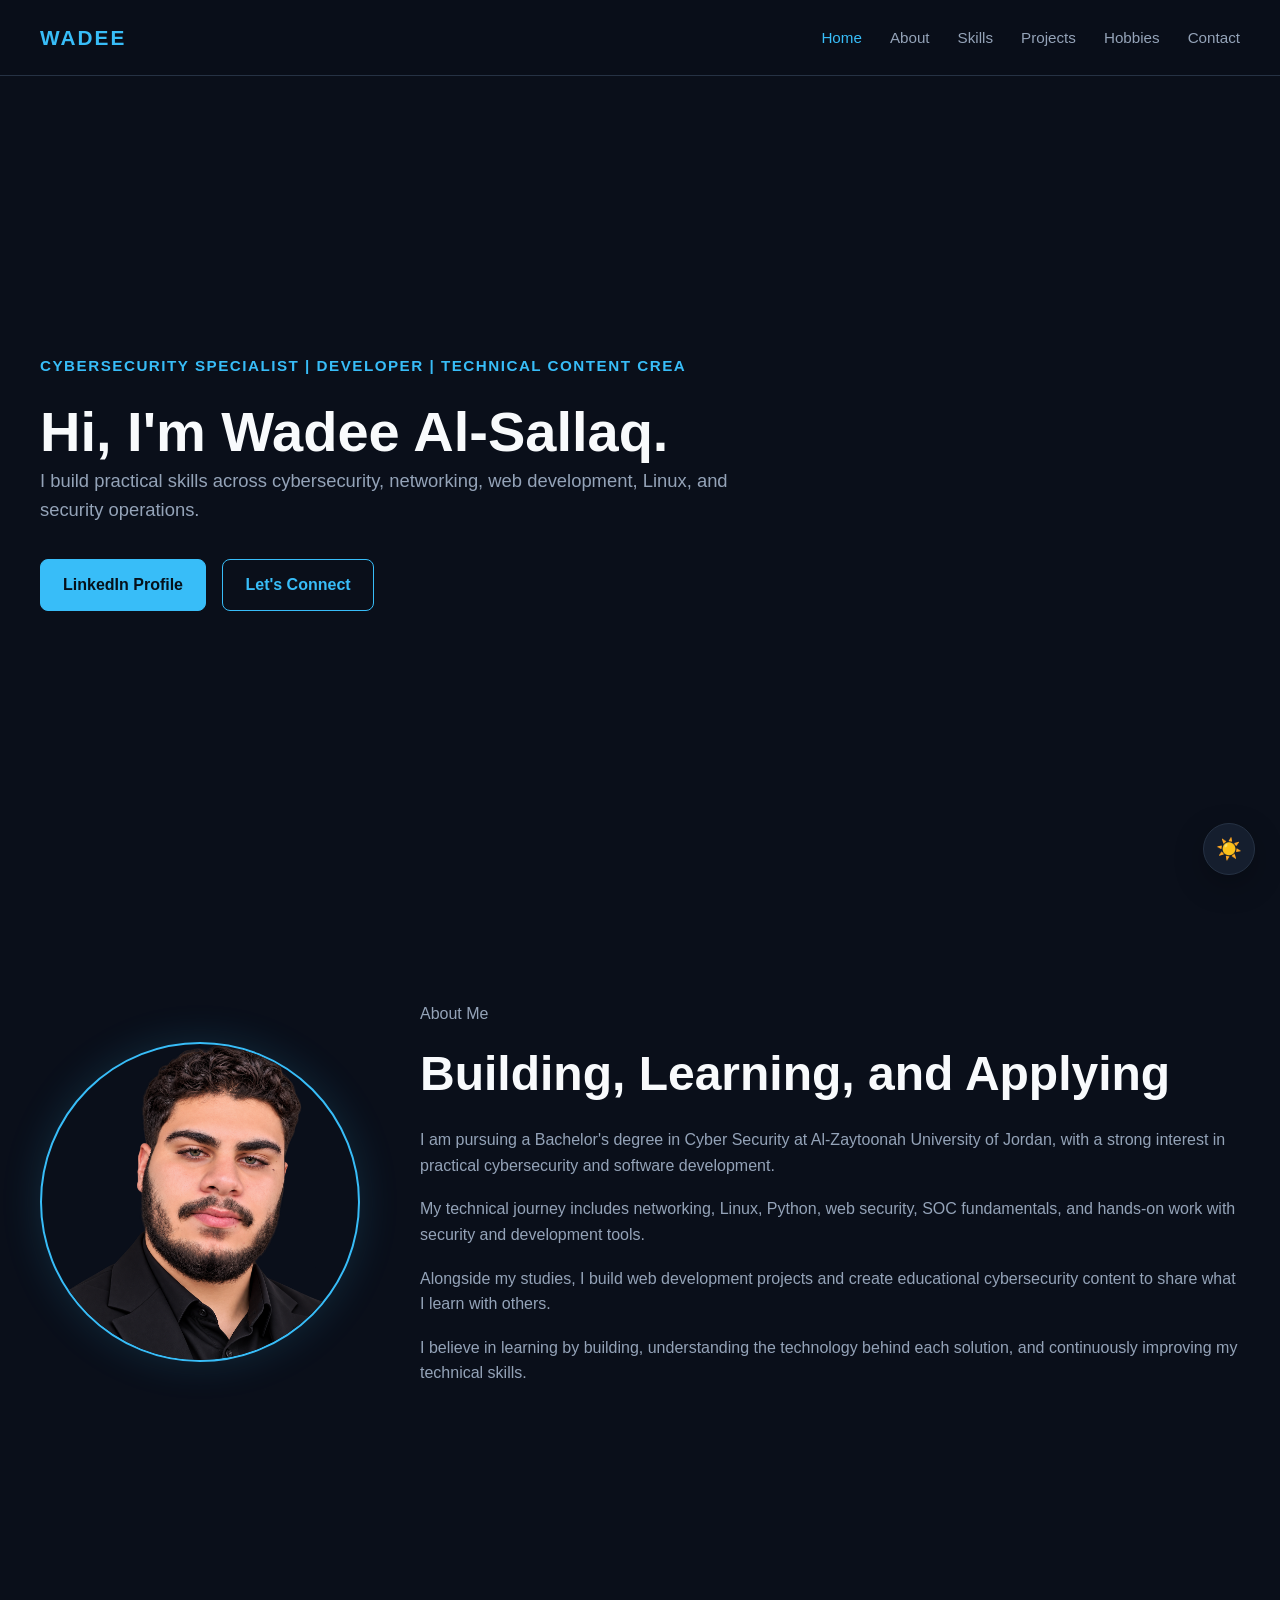
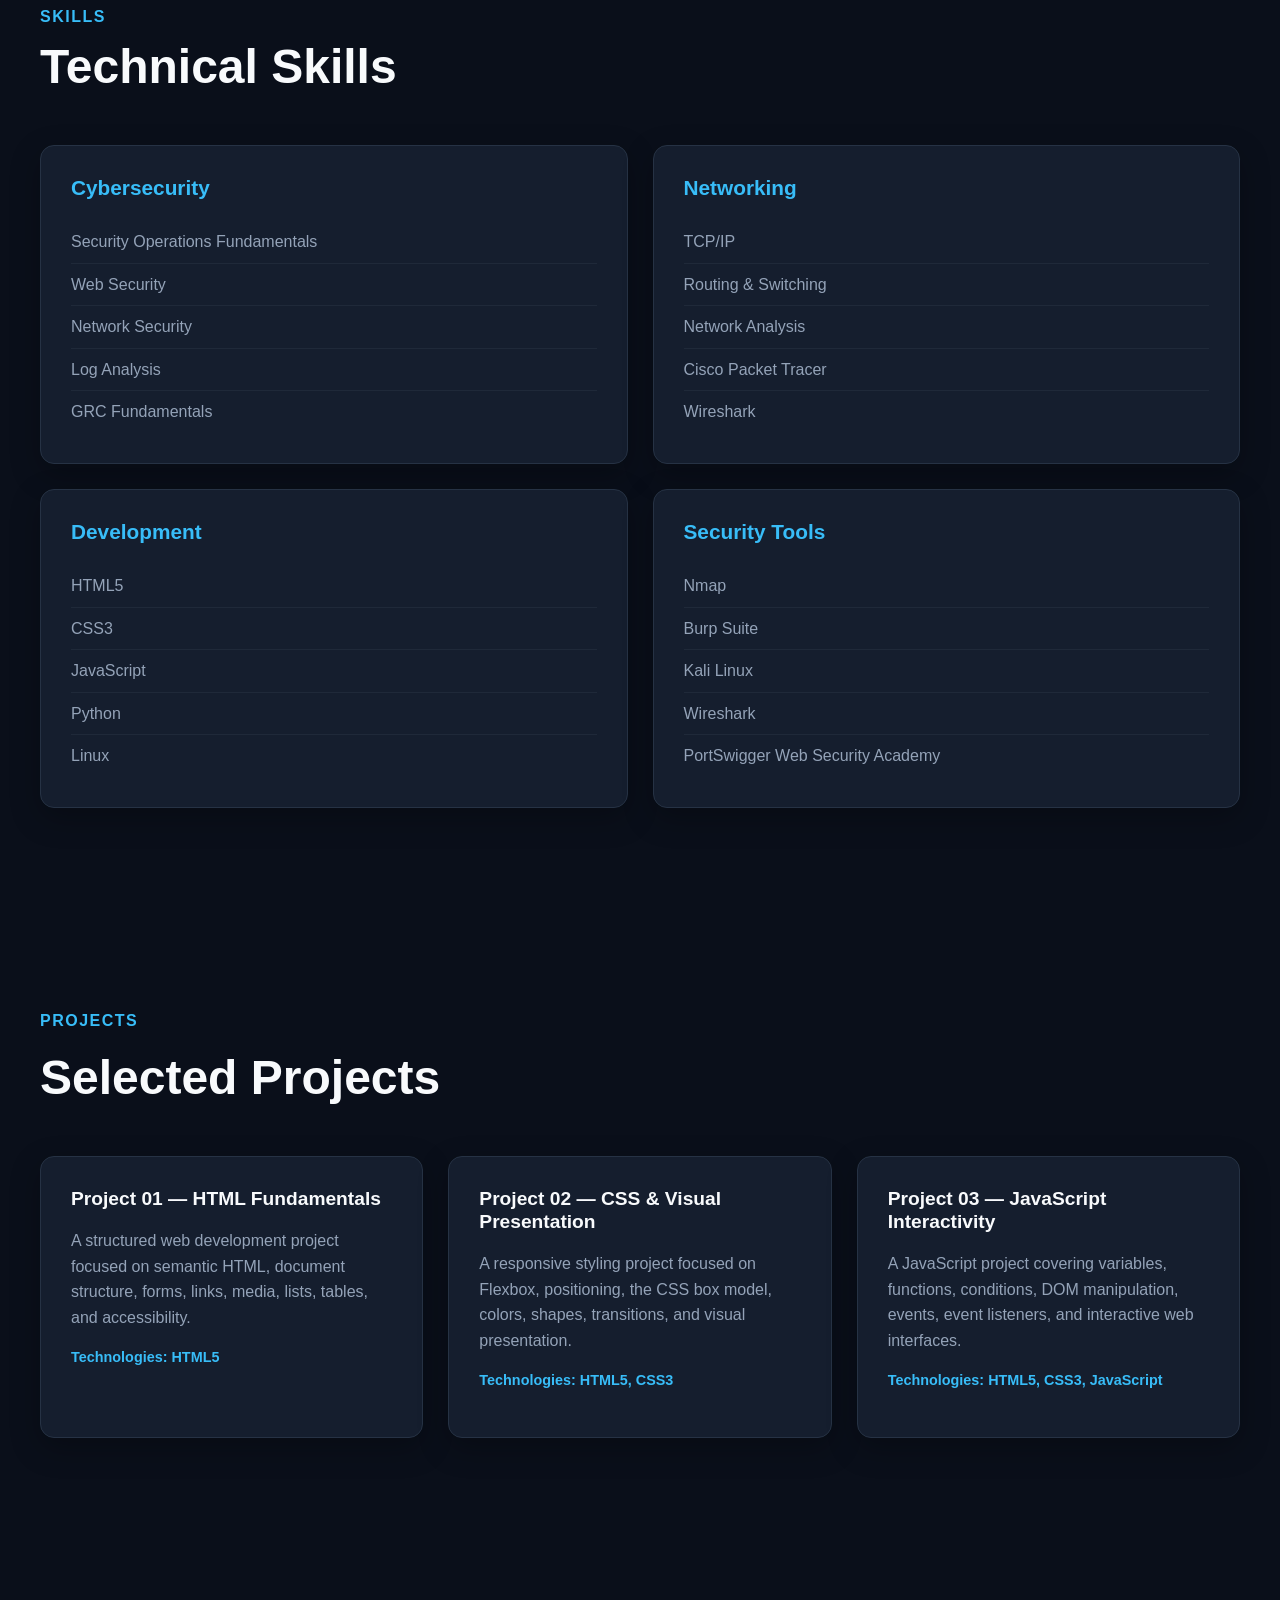
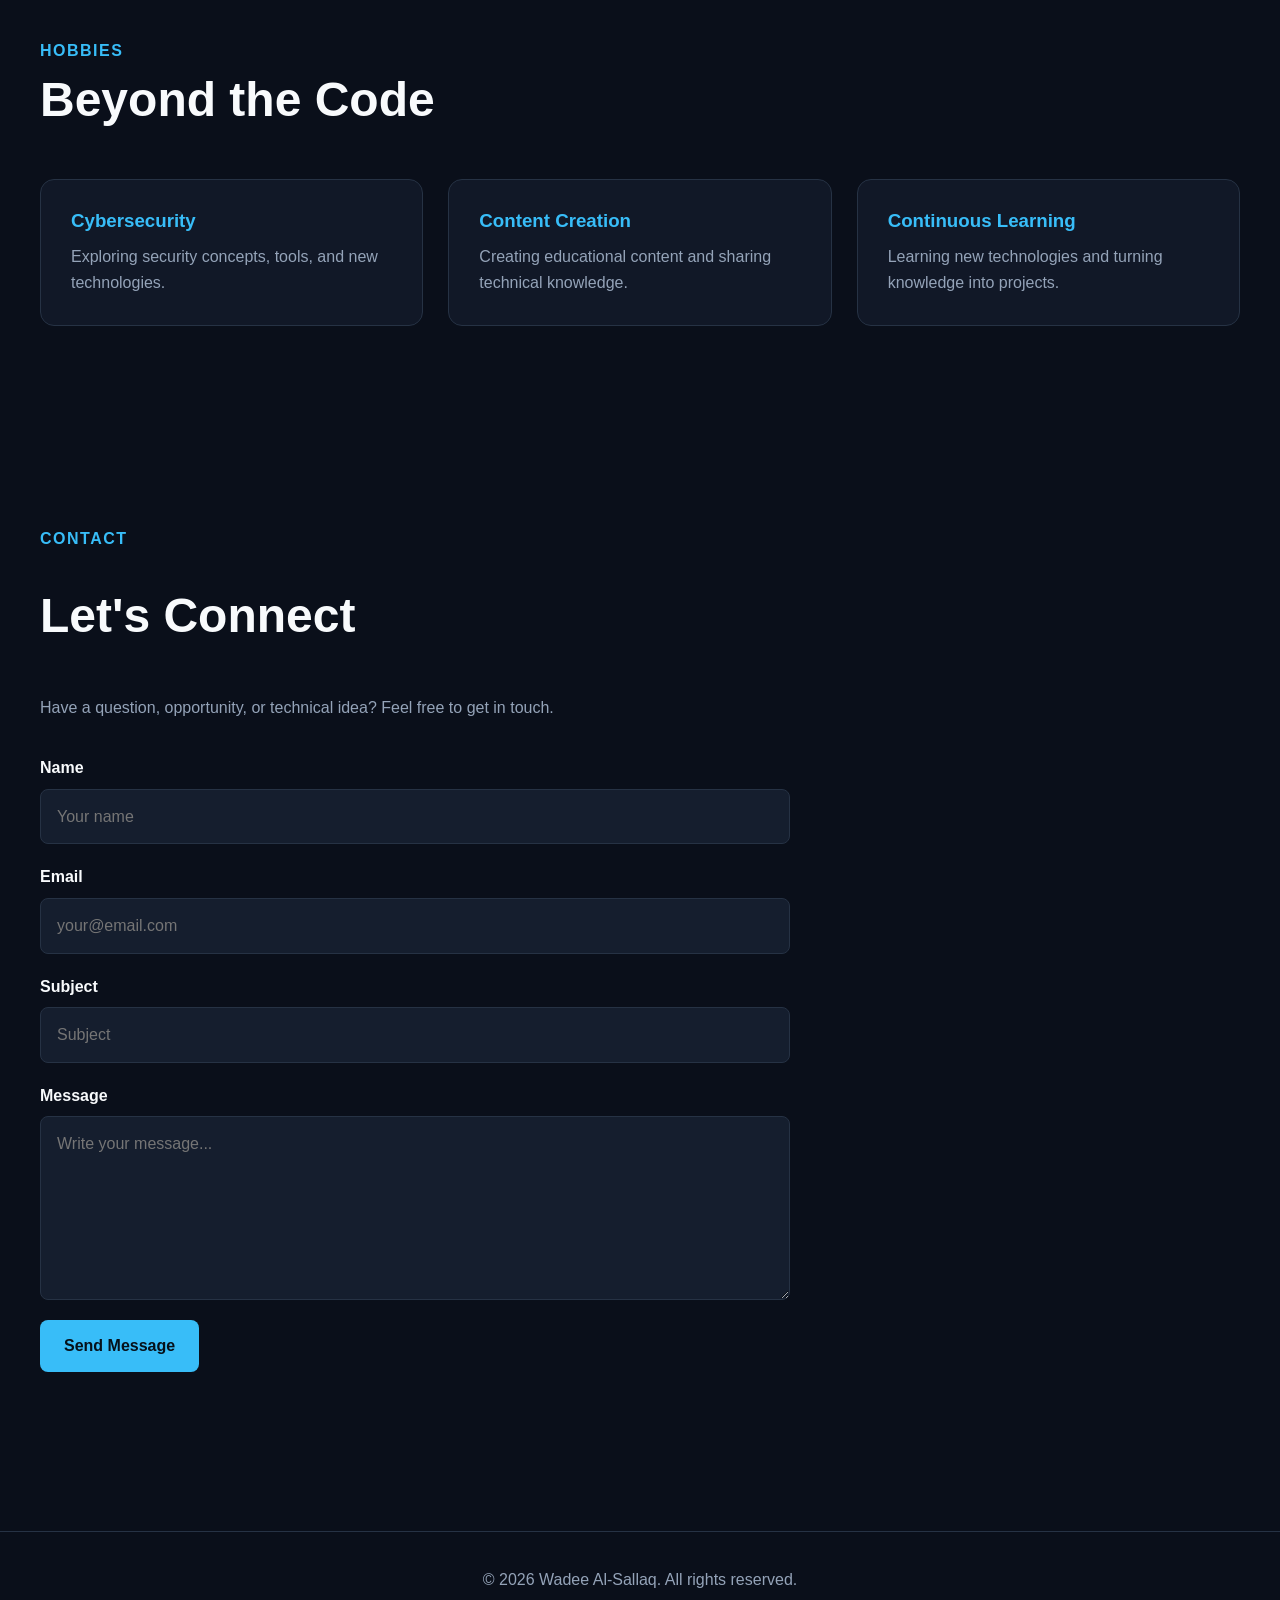
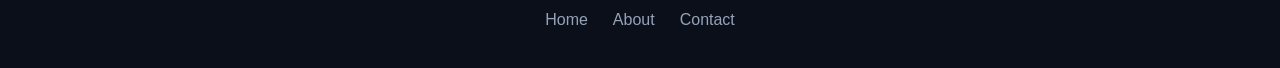
==== ex00/index.html @ 94d5242d "Complete EX00 personal portfolio" ====
<!DOCTYPE html>
<html lang="en">
<head>
    <meta charset="UTF-8">
    <meta name="viewport" content="width=device-width, initial-scale=1.0">

    <meta
        name="description"
        content="Wadee Al-Sallaq — Cybersecurity Specialist, developer, and technical content creator."
    >

    <title>Wadee Al-Sallaq | Cybersecurity Specialist</title>

    <link rel="stylesheet" href="style.css">
</head>

<body>

    <header>
        <nav>
            <a href="#home">WADEE</a>

            <ul>
                <li><a href="#home">Home</a></li>
                <li><a href="#about">About</a></li>
                <li><a href="#skills">Skills</a></li>
                <li><a href="#projects">Projects</a></li>
                <li><a href="#hobbies">Hobbies</a></li>
                <li><a href="#contact">Contact</a></li>
            </ul>
        </nav>
    </header>


    <main>

        <!-- Hero Section -->
        <section id="home">

            <div>
                <p>
                    Cybersecurity Specialist | Developer | Technical Content Creator
                </p>

                <h1>
                    Hi, I'm Wadee Al-Sallaq.
                </h1>

                <p>
                    I build practical skills across cybersecurity, networking,
                    web development, Linux, and security operations.
                </p>

                <a
    href="https://www.linkedin.com/in/wadee-alsallaq-a4412a299"
    target="_blank"
    rel="noopener noreferrer"
>
    LinkedIn Profile
</a>


                <a href="#contact">Let's Connect</a>
            </div>

        </section>


        <!-- About Section -->
        <section id="about">

            <div>
                <img
                    src="assets/profile.png"
                    alt="Portrait of Wadee Al-Sallaq"
                >

                <div>
                    <p>About Me</p>

                    <h2>Building, Learning, and Applying</h2>

                    <p>
                        I am pursuing a Bachelor's degree in Cyber Security at
                        Al-Zaytoonah University of Jordan, with a strong interest
                        in practical cybersecurity and software development.
                    </p>

                    <p>
                        My technical journey includes networking, Linux, Python,
                        web security, SOC fundamentals, and hands-on work with
                        security and development tools.
                    </p>

                    <p>
                        Alongside my studies, I build web development projects
                        and create educational cybersecurity content to share
                        what I learn with others.
                    </p>

                    <p>
                        I believe in learning by building, understanding the
                        technology behind each solution, and continuously
                        improving my technical skills.
                    </p>
                </div>
            </div>

        </section>


        <!-- Skills Section -->
        <section id="skills">

            <p>Skills</p>

            <h2>Technical Skills</h2>

            <div>

                <article>
                    <h3>Cybersecurity</h3>

                    <ul>
                        <li>Security Operations Fundamentals</li>
                        <li>Web Security</li>
                        <li>Network Security</li>
                        <li>Log Analysis</li>
                        <li>GRC Fundamentals</li>
                    </ul>
                </article>


                <article>
                    <h3>Networking</h3>

                    <ul>
                        <li>TCP/IP</li>
                        <li>Routing &amp; Switching</li>
                        <li>Network Analysis</li>
                        <li>Cisco Packet Tracer</li>
                        <li>Wireshark</li>
                    </ul>
                </article>


                <article>
                    <h3>Development</h3>

                    <ul>
                        <li>HTML5</li>
                        <li>CSS3</li>
                        <li>JavaScript</li>
                        <li>Python</li>
                        <li>Linux</li>
                    </ul>
                </article>


                <article>
                    <h3>Security Tools</h3>

                    <ul>
                        <li>Nmap</li>
                        <li>Burp Suite</li>
                        <li>Kali Linux</li>
                        <li>Wireshark</li>
                        <li>PortSwigger Web Security Academy</li>
                    </ul>
                </article>

            </div>

        </section>


        <!-- Projects Section -->
        <section id="projects">

            <p>Projects</p>

            <h2>Selected Projects</h2>

            <div>

                <article>
                    <h3>Project 01 — HTML Fundamentals</h3>

                    <p>
                        A structured web development project focused on
                        semantic HTML, document structure, forms, links,
                        media, lists, tables, and accessibility.
                    </p>

                    <p>
                        Technologies: HTML5
                    </p>
                </article>


                <article>
                    <h3>Project 02 — CSS &amp; Visual Presentation</h3>

                    <p>
                        A responsive styling project focused on Flexbox,
                        positioning, the CSS box model, colors, shapes,
                        transitions, and visual presentation.
                    </p>

                    <p>
                        Technologies: HTML5, CSS3
                    </p>
                </article>


                <article>
                    <h3>Project 03 — JavaScript Interactivity</h3>

                    <p>
                        A JavaScript project covering variables, functions,
                        conditions, DOM manipulation, events, event listeners,
                        and interactive web interfaces.
                    </p>

                    <p>
                        Technologies: HTML5, CSS3, JavaScript
                    </p>
                </article>

            </div>

        </section>


        <!-- Hobbies Section -->
        <section id="hobbies">

            <p>Hobbies</p>

            <h2>Beyond the Code</h2>

            <div>

                <article>
                    <h3>Cybersecurity</h3>

                    <p>
                        Exploring security concepts, tools, and new technologies.
                    </p>
                </article>

                <article>
                    <h3>Content Creation</h3>

                    <p>
                        Creating educational content and sharing technical knowledge.
                    </p>
                </article>

                <article>
                    <h3>Continuous Learning</h3>

                    <p>
                        Learning new technologies and turning knowledge into projects.
                    </p>
                </article>

            </div>

        </section>


        <!-- Contact Section -->
        <section id="contact">

            <p>Contact</p>

            <h2>Let's Connect</h2>

            <p>
                Have a question, opportunity, or technical idea?
                Feel free to get in touch.
            </p>

            <form>

                <div>
                    <label for="name">Name</label>
                    <input
                        type="text"
                        id="name"
                        name="name"
                        placeholder="Your name"
                    >
                </div>

                <div>
                    <label for="email">Email</label>
                    <input
                        type="email"
                        id="email"
                        name="email"
                        placeholder="your@email.com"
                    >
                </div>

                <div>
                    <label for="subject">Subject</label>
                    <input
                        type="text"
                        id="subject"
                        name="subject"
                        placeholder="Subject"
                    >
                </div>

                <div>
                    <label for="message">Message</label>
                    <textarea
                        id="message"
                        name="message"
                        rows="6"
                        placeholder="Write your message..."
                    ></textarea>
                </div>

                <button type="submit">Send Message</button>

            </form>

        </section>

    </main>


    <!-- Footer -->
    <footer>

        <p>
            &copy; 2026 Wadee Al-Sallaq. All rights reserved.
        </p>

        <nav>
            <a href="#home">Home</a>
            <a href="#about">About</a>
            <a href="#contact">Contact</a>
        </nav>

    </footer>
<script src="script.js"></script>
</body>
</html>
---- ex00/style.css ----
/* ========================================
   WADEE PORTFOLIO
   Professional Cybersecurity Theme
   ======================================== */


/* ---------- CSS Variables ---------- */

:root {
    --bg-primary: #0a0f1a;
    --bg-secondary: #111827;
    --bg-card: #151e2e;

    --text-primary: #f8fafc;
    --text-secondary: #94a3b8;

    --accent: #38bdf8;
    --accent-hover: #0ea5e9;

    --border: #263244;

    --shadow: 0 10px 30px rgba(0, 0, 0, 0.25);

    --max-width: 1200px;

    --radius: 14px;

    --transition: 0.3s ease;
}


/* ---------- Reset ---------- */

* {
    margin: 0;
    padding: 0;
    box-sizing: border-box;
}


html {
    scroll-behavior: smooth;
}


body {
    font-family: Arial, Helvetica, sans-serif;
    background: var(--bg-primary);
    color: var(--text-primary);
    line-height: 1.6;
}


/* ---------- Global Elements ---------- */

a {
    color: inherit;
    text-decoration: none;
}


ul {
    list-style: none;
}


img {
    max-width: 100%;
    display: block;
}


p {
    color: var(--text-secondary);
}


h1,
h2,
h3 {
    line-height: 1.2;
}


section {
    width: min(100% - 40px, var(--max-width));
    margin: 0 auto;
    padding: 100px 0;
}


/* ---------- Header ---------- */

header {
    position: sticky;
    top: 0;
    z-index: 1000;

    background: rgba(10, 15, 26, 0.92);
    border-bottom: 1px solid var(--border);

    backdrop-filter: blur(10px);
}


header nav {
    width: min(100% - 40px, var(--max-width));
    min-height: 75px;
    margin: 0 auto;

    display: flex;
    align-items: center;
    justify-content: space-between;
}


header nav > a {
    font-size: 1.3rem;
    font-weight: 800;
    letter-spacing: 2px;
    color: var(--accent);

    transition: var(--transition);
}


header nav > a:hover {
    color: var(--text-primary);
}


header nav ul {
    display: flex;
    align-items: center;
    gap: 28px;
}


header nav ul a {
    color: var(--text-secondary);
    font-size: 0.95rem;
    transition: var(--transition);
}


header nav ul a:hover {
    color: var(--accent);
}


/* ---------- Hero ---------- */

#home {
    min-height: calc(100vh - 75px);

    display: flex;
    align-items: center;
}


#home > div {
    max-width: 800px;
}


#home p:first-child {
    margin-bottom: 20px;

    color: var(--accent);
    font-size: 0.95rem;
    font-weight: 700;

    text-transform: uppercase;
    letter-spacing: 1.5px;
}

#home h1 {
    font-size: clamp(2.2rem, 10vw, 3.5rem);
    white-space: normal;
}

#home p:nth-of-type(2) {
    max-width: 700px;
    margin-bottom: 35px;

    font-size: 1.15rem;
}


#home a {
    display: inline-block;

    margin-right: 12px;
    margin-bottom: 12px;

    padding: 12px 22px;

    border: 1px solid var(--accent);
    border-radius: 8px;

    font-weight: 700;

    transition: var(--transition);
}


#home a:first-of-type {
    background: var(--accent);
    color: #06111a;
}


#home a:first-of-type:hover {
    background: var(--accent-hover);
    border-color: var(--accent-hover);
    transform: translateY(-2px);
}


#home a:last-of-type {
    color: var(--accent);
}


#home a:last-of-type:hover {
    background: var(--accent);
    color: #06111a;
    transform: translateY(-2px);
}


/* ---------- Section Headings ---------- */

section > p:first-child {
    margin-bottom: 8px;

    color: var(--accent);
    font-weight: 700;
    text-transform: uppercase;
    letter-spacing: 1.5px;
}


section > h2 {
    margin-bottom: 50px;

    font-size: clamp(2rem, 5vw, 3rem);
}


/* ---------- About ---------- */

#about > div {
    display: flex;
    align-items: center;
    gap: 60px;
}


#about img {
    width: 320px;
    height: 320px;

    object-fit: cover;

    border: 2px solid var(--accent);
    border-radius: 50%;

    box-shadow: 0 0 40px rgba(56, 189, 248, 0.15);
}


#about > div > div {
    flex: 1;
}


#about > div > div > p {
    margin-bottom: 18px;
}


#about h2 {
    margin-bottom: 25px;
    font-size: clamp(2rem, 4vw, 3rem);
}


/* ---------- Skills ---------- */

#skills > div {
    display: grid;
    grid-template-columns: repeat(2, 1fr);
    gap: 25px;
}


#skills article {
    padding: 30px;

    background: var(--bg-card);
    border: 1px solid var(--border);
    border-radius: var(--radius);

    box-shadow: var(--shadow);

    transition: var(--transition);
}


#skills article:hover {
    border-color: var(--accent);
    transform: translateY(-5px);
}


#skills h3 {
    margin-bottom: 20px;
    color: var(--accent);
    font-size: 1.3rem;
}


#skills li {
    padding: 8px 0;

    color: var(--text-secondary);

    border-bottom: 1px solid rgba(148, 163, 184, 0.08);
}


#skills li:last-child {
    border-bottom: none;
}


/* ---------- Projects ---------- */

#projects > div {
    display: grid;
    grid-template-columns: repeat(3, 1fr);
    gap: 25px;
}


#projects article {
    padding: 30px;

    background: var(--bg-card);
    border: 1px solid var(--border);
    border-radius: var(--radius);

    box-shadow: var(--shadow);

    transition: var(--transition);
}


#projects article:hover {
    border-color: var(--accent);
    transform: translateY(-6px);
}


#projects h3 {
    margin-bottom: 18px;

    color: var(--text-primary);
    font-size: 1.2rem;
}


#projects p {
    margin-bottom: 15px;
}


#projects p:last-child {
    color: var(--accent);
    font-size: 0.9rem;
    font-weight: 700;
}


/* ---------- Hobbies ---------- */

#hobbies > div {
    display: grid;
    grid-template-columns: repeat(3, 1fr);
    gap: 25px;
}


#hobbies article {
    padding: 30px;

    background: var(--bg-secondary);
    border: 1px solid var(--border);
    border-radius: var(--radius);

    transition: var(--transition);
}


#hobbies article:hover {
    border-color: var(--accent);
    transform: translateY(-5px);
}


#hobbies h3 {
    margin-bottom: 12px;
    color: var(--accent);
}


/* ---------- Contact ---------- */

#contact > p {
    max-width: 700px;
    margin-bottom: 35px;
}


#contact form {
    max-width: 750px;

    display: flex;
    flex-direction: column;
    gap: 20px;
}


#contact form > div {
    display: flex;
    flex-direction: column;
    gap: 8px;
}


#contact label {
    font-weight: 700;
}


#contact input,
#contact textarea {
    width: 100%;

    padding: 14px 16px;

    font: inherit;
    color: var(--text-primary);

    background: var(--bg-card);

    border: 1px solid var(--border);
    border-radius: 8px;

    outline: none;

    transition: var(--transition);
}


#contact input:focus,
#contact textarea:focus {
    border-color: var(--accent);
    box-shadow: 0 0 0 3px rgba(56, 189, 248, 0.12);
}


#contact textarea {
    resize: vertical;
}


#contact button {
    width: fit-content;

    padding: 13px 24px;

    font: inherit;
    font-weight: 700;

    color: #06111a;
    background: var(--accent);

    border: none;
    border-radius: 8px;

    cursor: pointer;

    transition: var(--transition);
}


#contact button:hover {
    background: var(--accent-hover);
    transform: translateY(-2px);
}


/* ---------- Footer ---------- */

footer {
    padding: 35px 20px;

    text-align: center;

    border-top: 1px solid var(--border);
}


footer p {
    margin-bottom: 15px;
}


footer nav {
    display: flex;
    justify-content: center;
    gap: 25px;
}


footer nav a {
    color: var(--text-secondary);
    transition: var(--transition);
}


footer nav a:hover {
    color: var(--accent);
}


/* ---------- Responsive Design ---------- */

@media (max-width: 900px) {

    header nav ul {
        gap: 16px;
    }


    #about > div {
        gap: 40px;
    }


    #projects > div {
        grid-template-columns: repeat(2, 1fr);
    }


    #hobbies > div {
        grid-template-columns: repeat(2, 1fr);
    }

}


@media (max-width: 700px) {

    section {
        width: min(100% - 30px, var(--max-width));
        padding: 75px 0;
    }


    header nav {
        flex-direction: column;
        justify-content: center;
        gap: 15px;
        padding: 15px 0;
    }


    header nav ul {
        flex-wrap: wrap;
        justify-content: center;
        gap: 12px 18px;
    }


    #home {
        min-height: auto;
        padding-top: 120px;
    }


    #home h1 {
        font-size: clamp(2.5rem, 12vw, 4rem);
    }


    #about > div {
        flex-direction: column;
        text-align: center;
    }


    #about img {
        width: 240px;
        height: 240px;
    }


    #skills > div,
    #projects > div,
    #hobbies > div {
        grid-template-columns: 1fr;
    }


    #contact button {
        width: 100%;
    }

}


@media (max-width: 450px) {

    #home a {
        width: 100%;
        margin-right: 0;
        text-align: center;
    }


    footer nav {
        flex-direction: column;
        gap: 10px;
    }

}
/* =========================================
   THEME SWITCHER
   ========================================= */

.theme-toggle {
    position: fixed;
    right: 25px;
    bottom: 25px;

    width: 52px;
    height: 52px;

    border: 1px solid var(--border);
    border-radius: 50%;

    background: var(--bg-card);
    color: var(--text-primary);

    font-size: 1.3rem;
    cursor: pointer;

    display: flex;
    align-items: center;
    justify-content: center;

    box-shadow: var(--shadow);

    z-index: 999;

    transition:
        transform 0.3s ease,
        background 0.3s ease,
        color 0.3s ease,
        border-color 0.3s ease;
}

.theme-toggle:hover {
    transform: translateY(-4px) rotate(15deg);
    border-color: var(--accent);
    color: var(--accent);
}

.theme-toggle:active {
    transform: scale(0.9);
}


/* =========================================
   LIGHT THEME
   ========================================= */

body.light-theme {
    --bg-primary: #f8fafc;
    --bg-secondary: #e2e8f0;
    --bg-card: #ffffff;

    --text-primary: #0f172a;
    --text-secondary: #475569;

    --accent: #0284c7;
    --accent-hover: #0369a1;

    --border: #cbd5e1;

    --shadow: 0 10px 30px rgba(15, 23, 42, 0.12);
}


/* =========================================
   LIGHT THEME — HEADER
   ========================================= */

body.light-theme header {
    background: rgba(248, 250, 252, 0.9);
}


/* =========================================
   LIGHT THEME — BUTTON
   ========================================= */

body.light-theme .theme-toggle {
    background: #ffffff;
}


/* =========================================
   THEME TRANSITION
   ========================================= */

body,
header,
section,
article,
input,
textarea,
button,
.theme-toggle {
    transition:
        background-color 0.35s ease,
        color 0.35s ease,
        border-color 0.35s ease,
        box-shadow 0.35s ease;
}

const progressBar = document.createElement("div");

progressBar.id = "scroll-progress";

document.body.prepend(progressBar);


function updateScrollProgress() {
    const scrollTop = window.scrollY;

    const documentHeight =
        document.documentElement.scrollHeight -
        document.documentElement.clientHeight;

    const scrollPercentage =
        (scrollTop / documentHeight) * 100;

    progressBar.style.width = `${scrollPercentage}%`;
}


/* =========================================
   SCROLL PROGRESS BAR
   ========================================= */

#scroll-progress {
    position: fixed;
    top: 0;
    left: 0;

    width: 0;
    height: 3px;

    background: var(--accent);

    box-shadow: 0 0 12px var(--accent);

    z-index: 9999;

    transition: width 0.08s linear;
}


/* =========================================
   ACTIVE NAVIGATION
   ========================================= */

header nav a.active {
    color: var(--accent);
}

header nav a.active::after {
    width: 100%;
}
/* =========================================
   SCROLL REVEAL
   ========================================= */

.reveal-hidden {
    opacity: 0;
    transform: translateY(35px);
    transition:
        opacity 0.7s ease,
        transform 0.7s ease;
}

.reveal-visible {
    opacity: 1;
    transform: translateY(0);
}
/* =========================================
   FORM VALIDATION MESSAGE
   ========================================= */

#form-message {
    margin-top: 15px;
    min-height: 24px;
    font-weight: 600;
    transition: opacity 0.3s ease;
}

#form-message.error {
    color: #f87171;
}

#form-message.success {
    color: #22c55e;
}
/* =========================================
   MOBILE NAVIGATION
   ========================================= */

.mobile-menu-toggle {
    display: none;

    border: 1px solid var(--border);
    background: var(--bg-card);
    color: var(--text-primary);

    width: 44px;
    height: 44px;

    border-radius: 10px;

    font-size: 1.3rem;
    cursor: pointer;

    align-items: center;
    justify-content: center;

    transition:
        background-color 0.3s ease,
        color 0.3s ease,
        border-color 0.3s ease,
        transform 0.3s ease;
}

.mobile-menu-toggle:hover {
    color: var(--accent);
    border-color: var(--accent);
    transform: scale(1.05);
}


/* =========================================
   MOBILE BREAKPOINT
   ========================================= */

@media (max-width: 700px) {

    header nav {
        position: relative;
    }

    .mobile-menu-toggle {
        display: flex;
    }

    header nav ul {
        display: none;

        position: absolute;
        top: calc(100% + 12px);
        right: 0;

        width: 220px;

        padding: 15px;

        flex-direction: column;
        align-items: stretch;
        gap: 8px;

        background: var(--bg-card);
        border: 1px solid var(--border);
        border-radius: 14px;

        box-shadow: var(--shadow);

        z-index: 1000;
    }

    header nav ul.mobile-open {
        display: flex;
    }

    header nav ul li {
        width: 100%;
    }

    header nav ul li a {
        display: block;
        width: 100%;

        padding: 12px 14px;

        border-radius: 8px;
    }

    header nav ul li a:hover {
        background: var(--bg-secondary);
    }
}
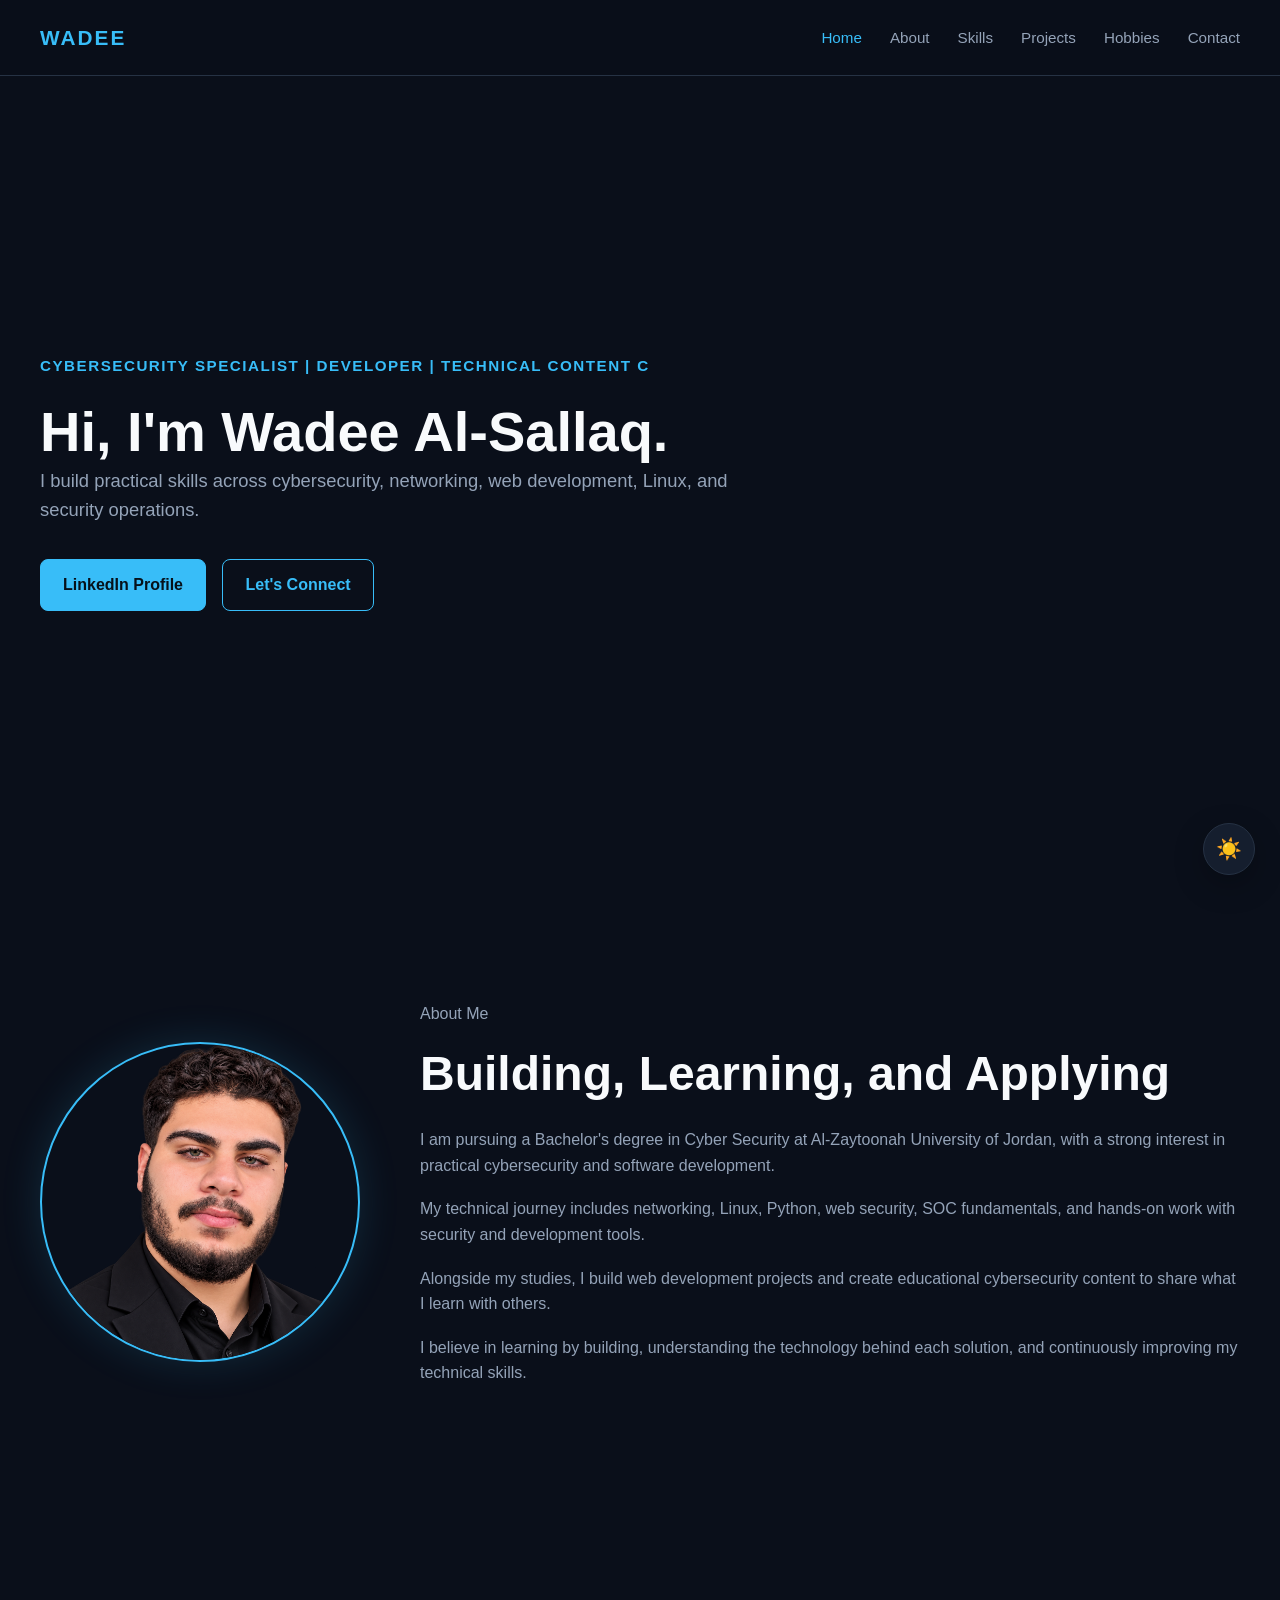
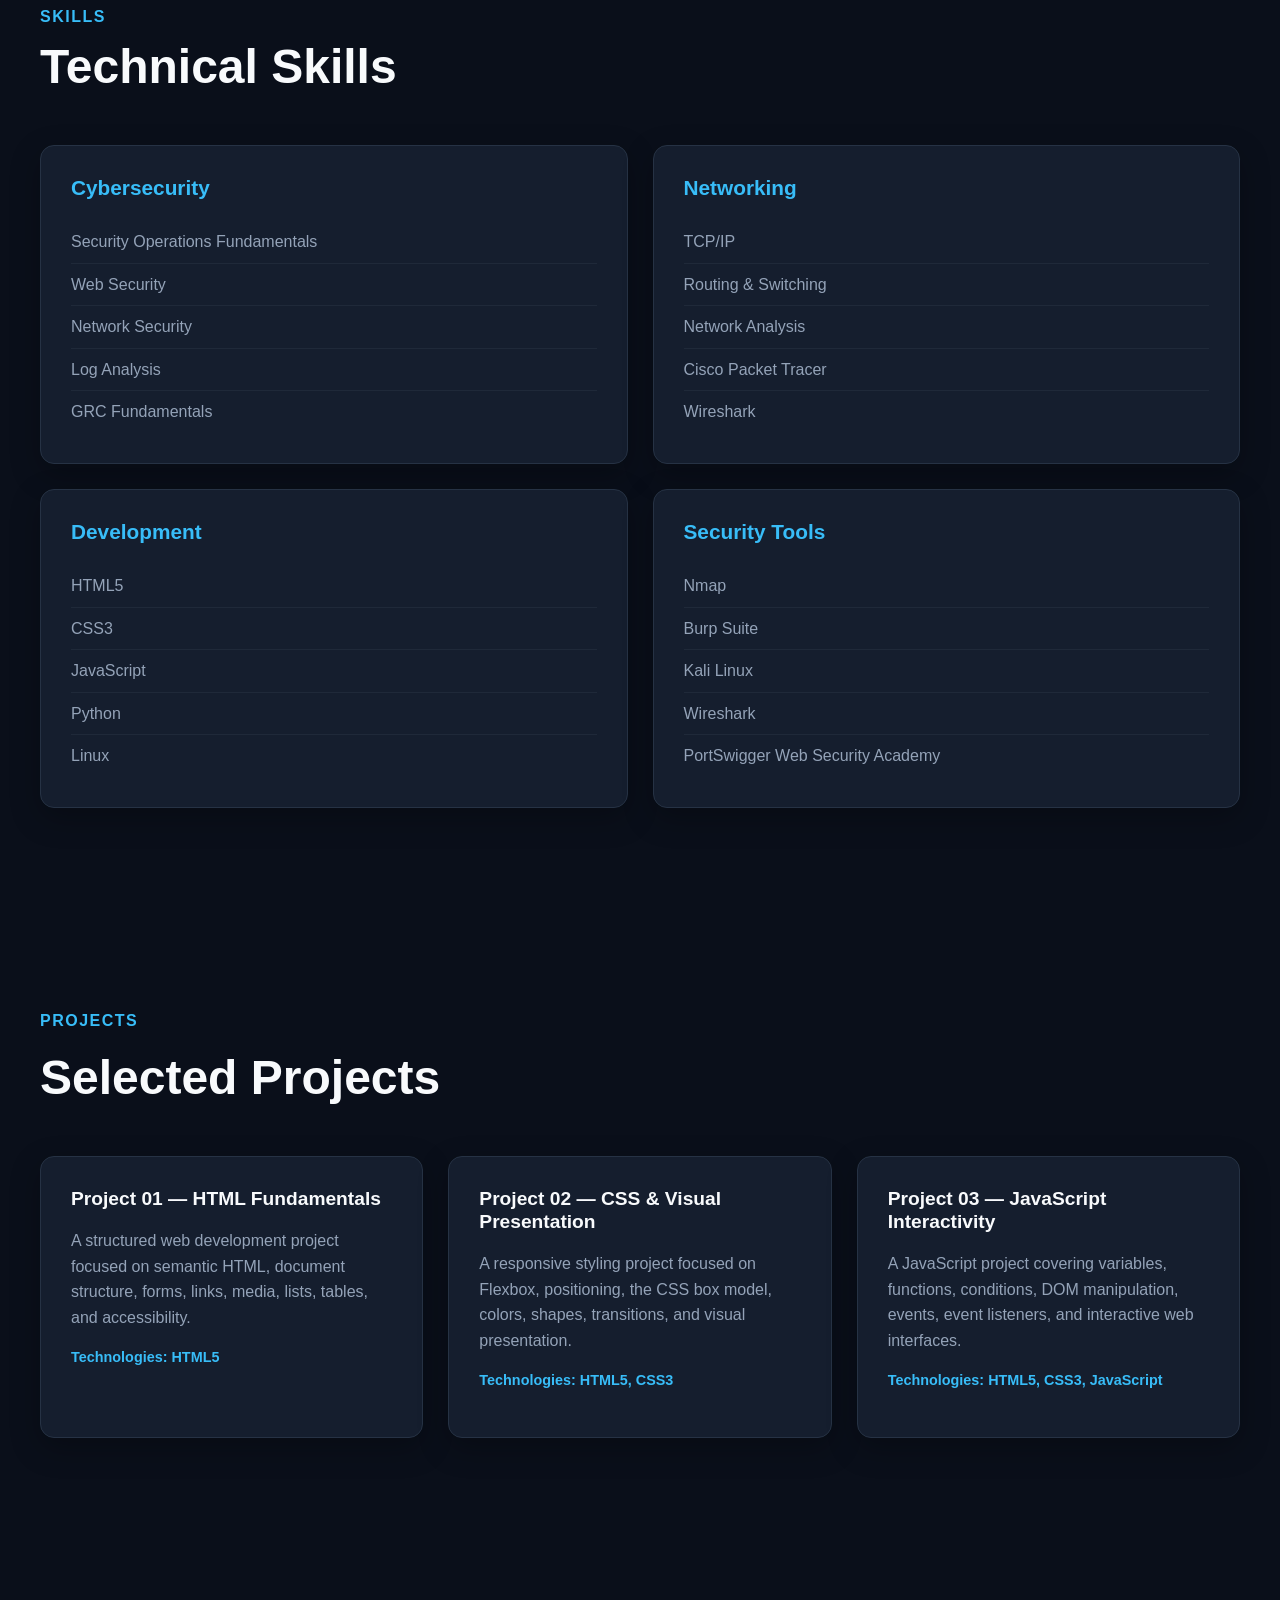
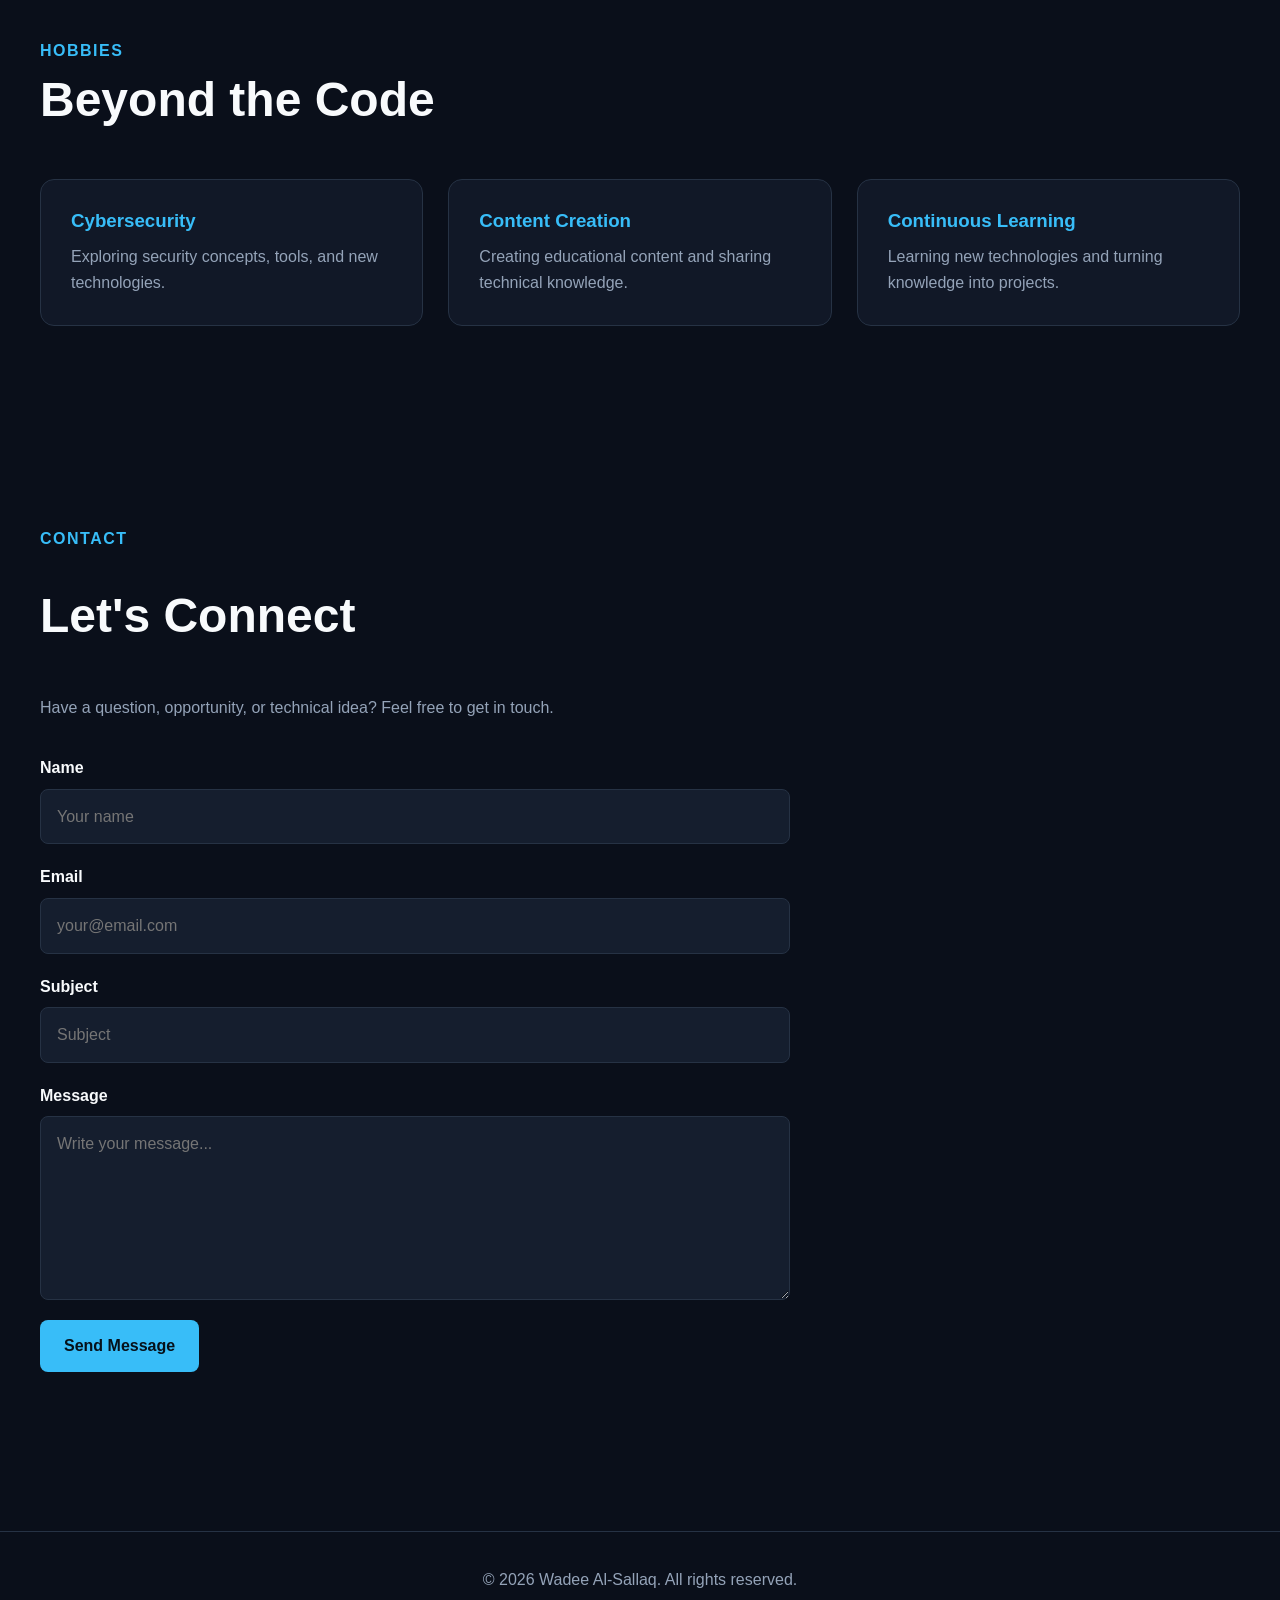
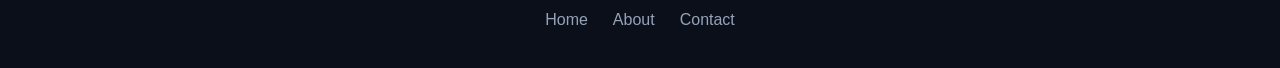
==== commit 7187099a: "Connect contact form to Formspree" ====
--- a/ex00/index.html
+++ b/ex00/index.html
@@ -282,8 +282,11 @@
                 Feel free to get in touch.
             </p>
 
-            <form>
-
+           
+<form
+    action="https://formspree.io/f/xjyggnvk"
+    method="POST"
+>
                 <div>
                     <label for="name">Name</label>
                     <input
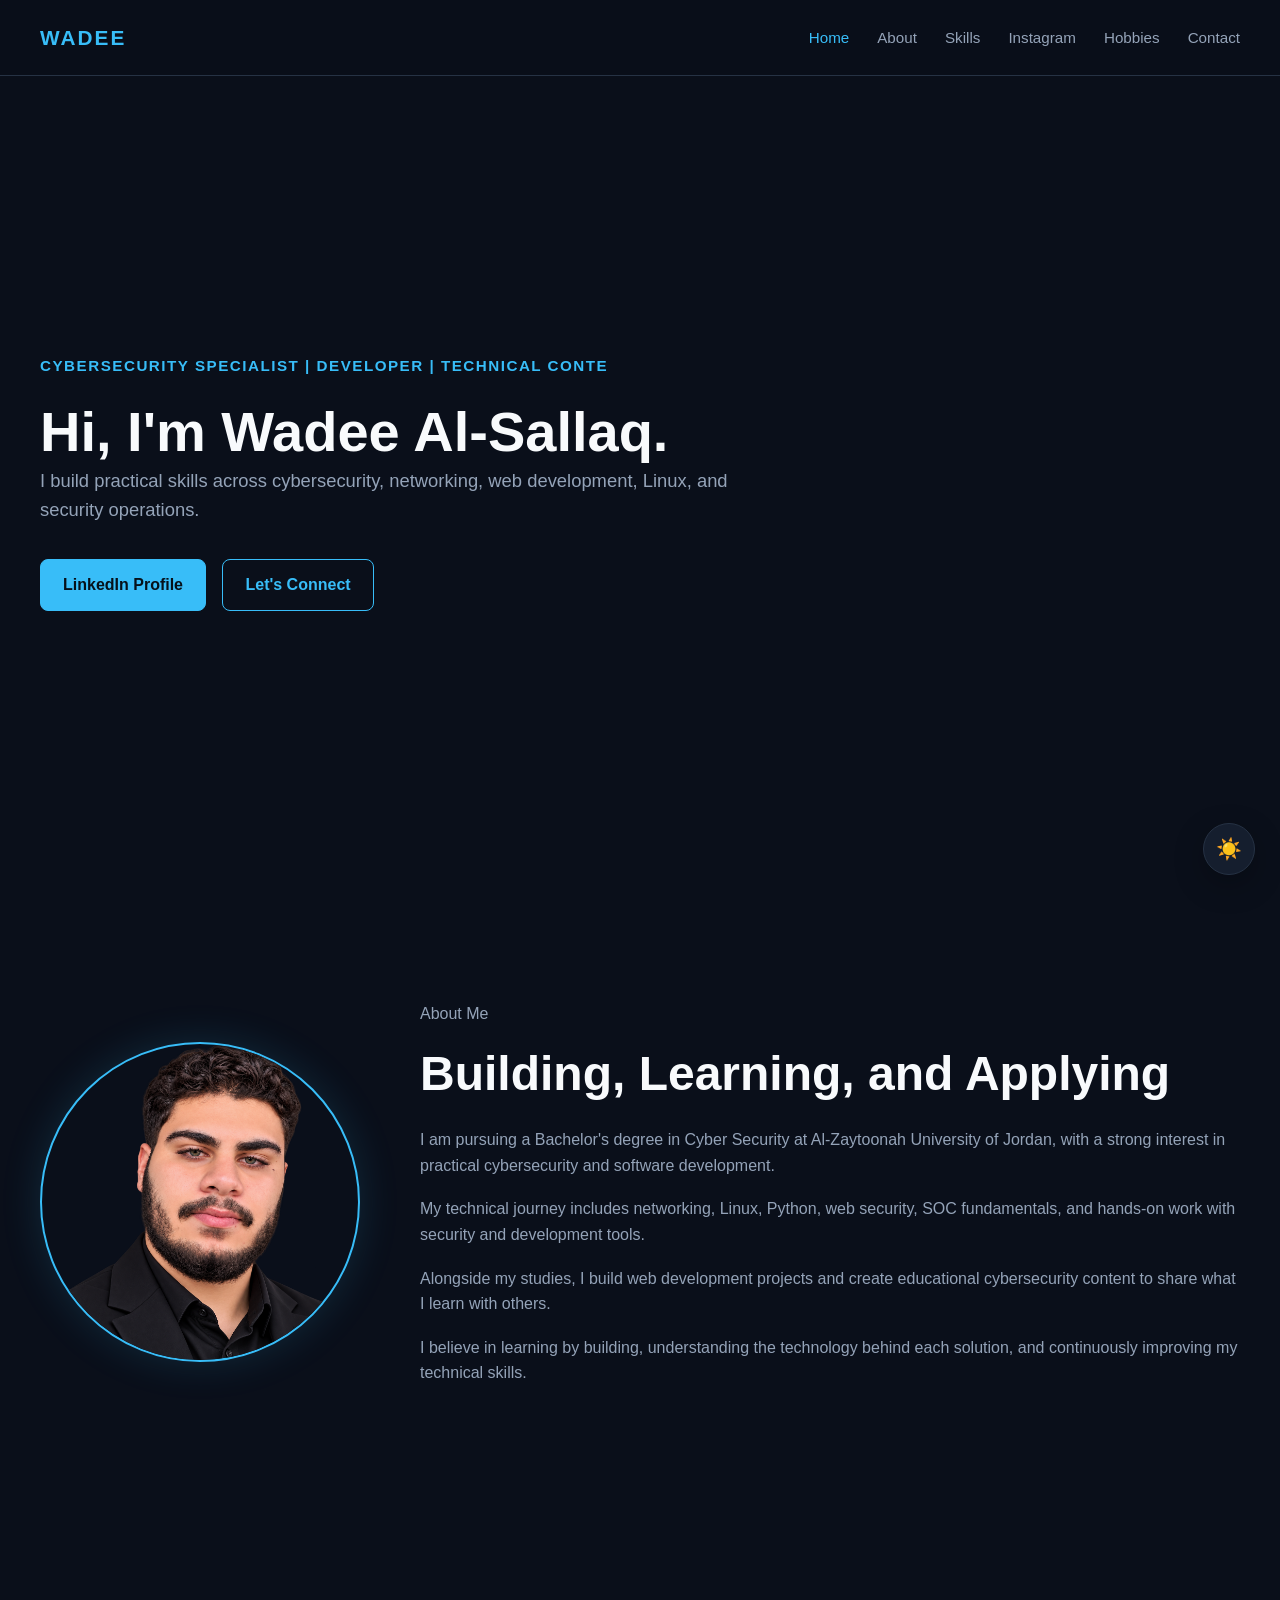
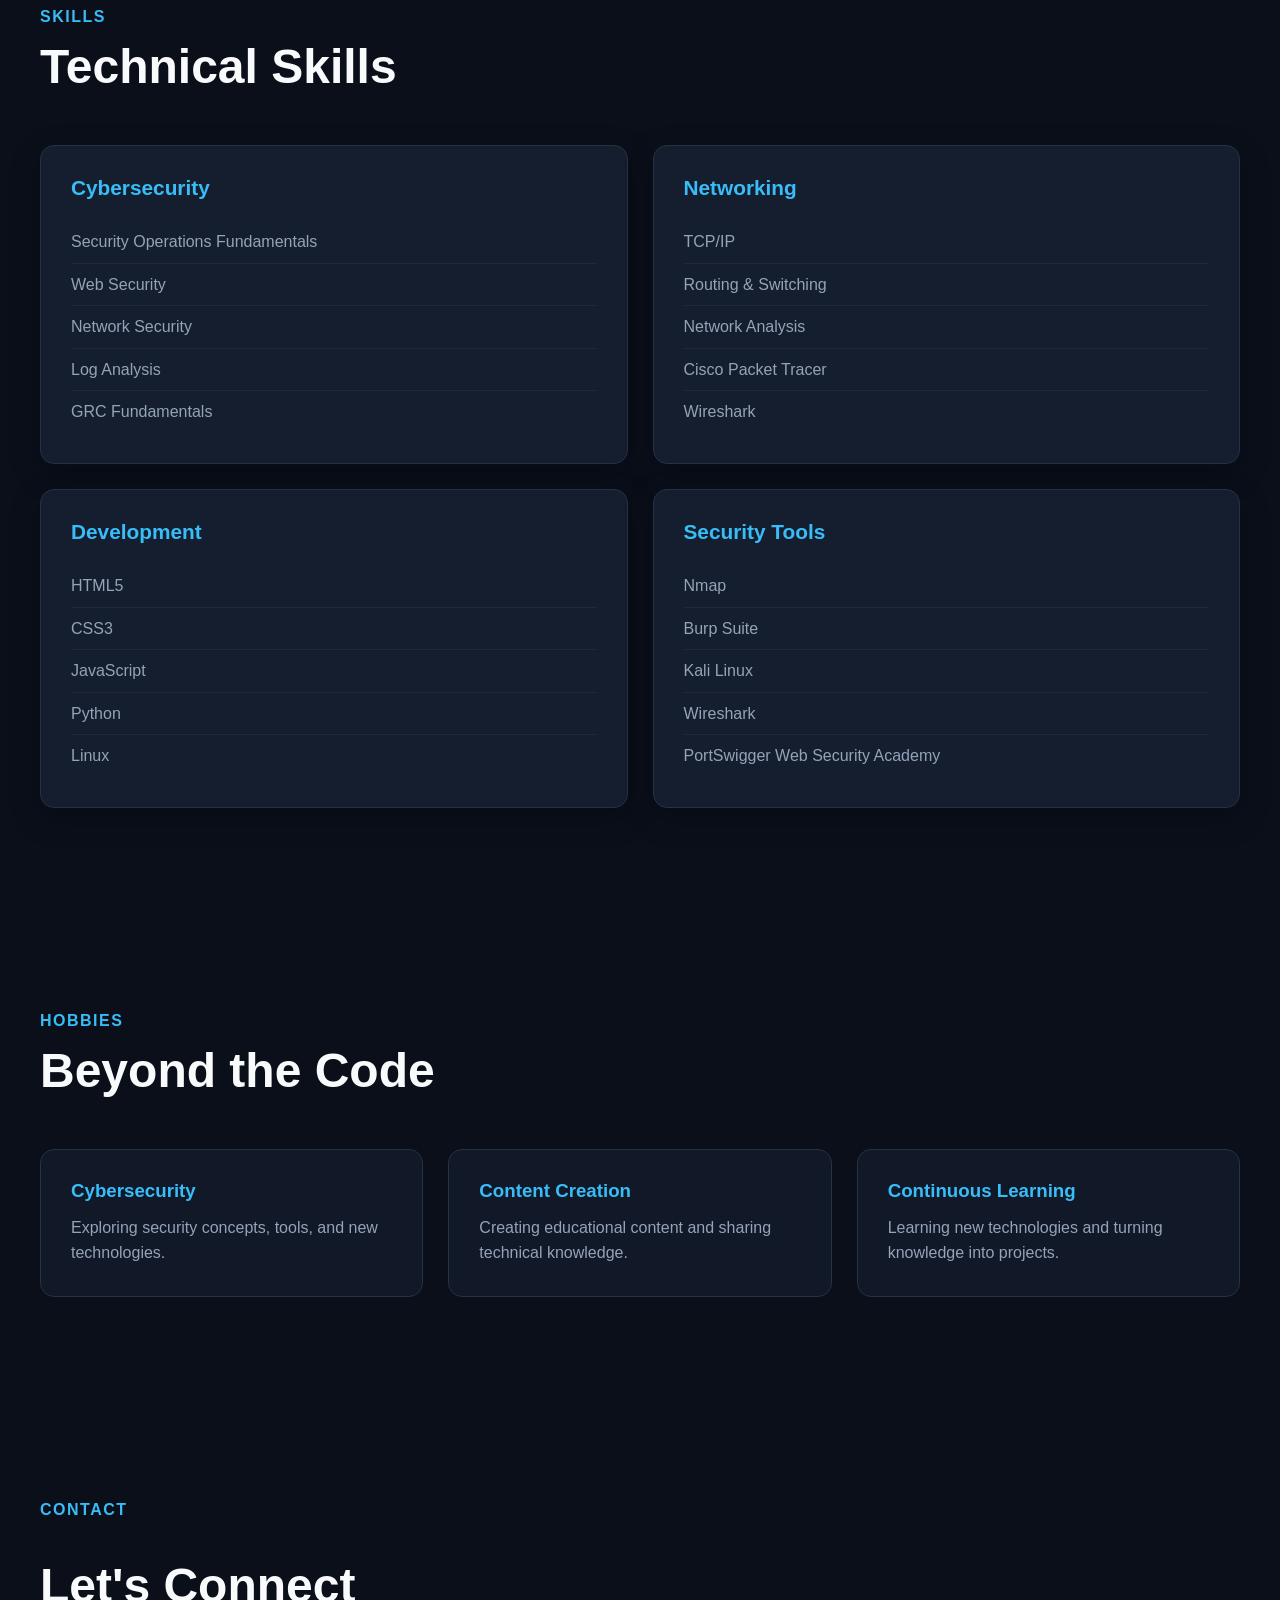
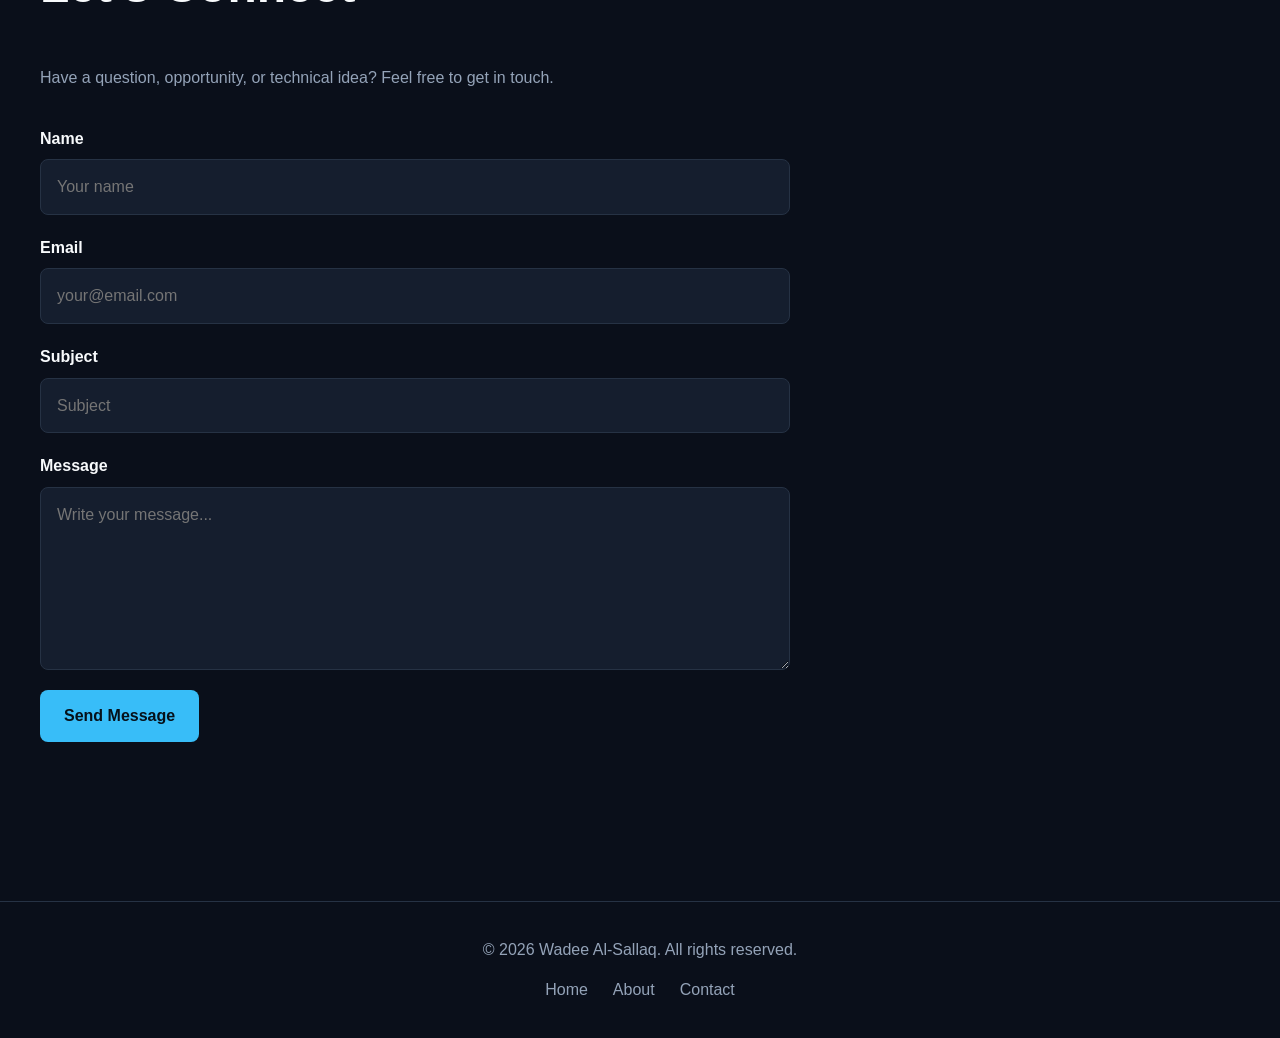
==== commit 57c298ba: "Replace Projects with Instagram" ====
--- a/ex00/index.html
+++ b/ex00/index.html
@@ -24,7 +24,15 @@
                 <li><a href="#home">Home</a></li>
                 <li><a href="#about">About</a></li>
                 <li><a href="#skills">Skills</a></li>
-                <li><a href="#projects">Projects</a></li>
+               <li>
+    <a
+        href="https://www.instagram.com/iw_cyber/"
+        target="_blank"
+        rel="noopener noreferrer"
+    >
+        Instagram
+    </a>
+</li>
                 <li><a href="#hobbies">Hobbies</a></li>
                 <li><a href="#contact">Contact</a></li>
             </ul>
@@ -174,64 +182,7 @@
         </section>
 
 
-        <!-- Projects Section -->
-        <section id="projects">
-
-            <p>Projects</p>
-
-            <h2>Selected Projects</h2>
-
-            <div>
-
-                <article>
-                    <h3>Project 01 — HTML Fundamentals</h3>
-
-                    <p>
-                        A structured web development project focused on
-                        semantic HTML, document structure, forms, links,
-                        media, lists, tables, and accessibility.
-                    </p>
-
-                    <p>
-                        Technologies: HTML5
-                    </p>
-                </article>
-
-
-                <article>
-                    <h3>Project 02 — CSS &amp; Visual Presentation</h3>
-
-                    <p>
-                        A responsive styling project focused on Flexbox,
-                        positioning, the CSS box model, colors, shapes,
-                        transitions, and visual presentation.
-                    </p>
-
-                    <p>
-                        Technologies: HTML5, CSS3
-                    </p>
-                </article>
-
-
-                <article>
-                    <h3>Project 03 — JavaScript Interactivity</h3>
-
-                    <p>
-                        A JavaScript project covering variables, functions,
-                        conditions, DOM manipulation, events, event listeners,
-                        and interactive web interfaces.
-                    </p>
-
-                    <p>
-                        Technologies: HTML5, CSS3, JavaScript
-                    </p>
-                </article>
-
-            </div>
-
-        </section>
-
-
+        
         <!-- Hobbies Section -->
         <section id="hobbies">
 
